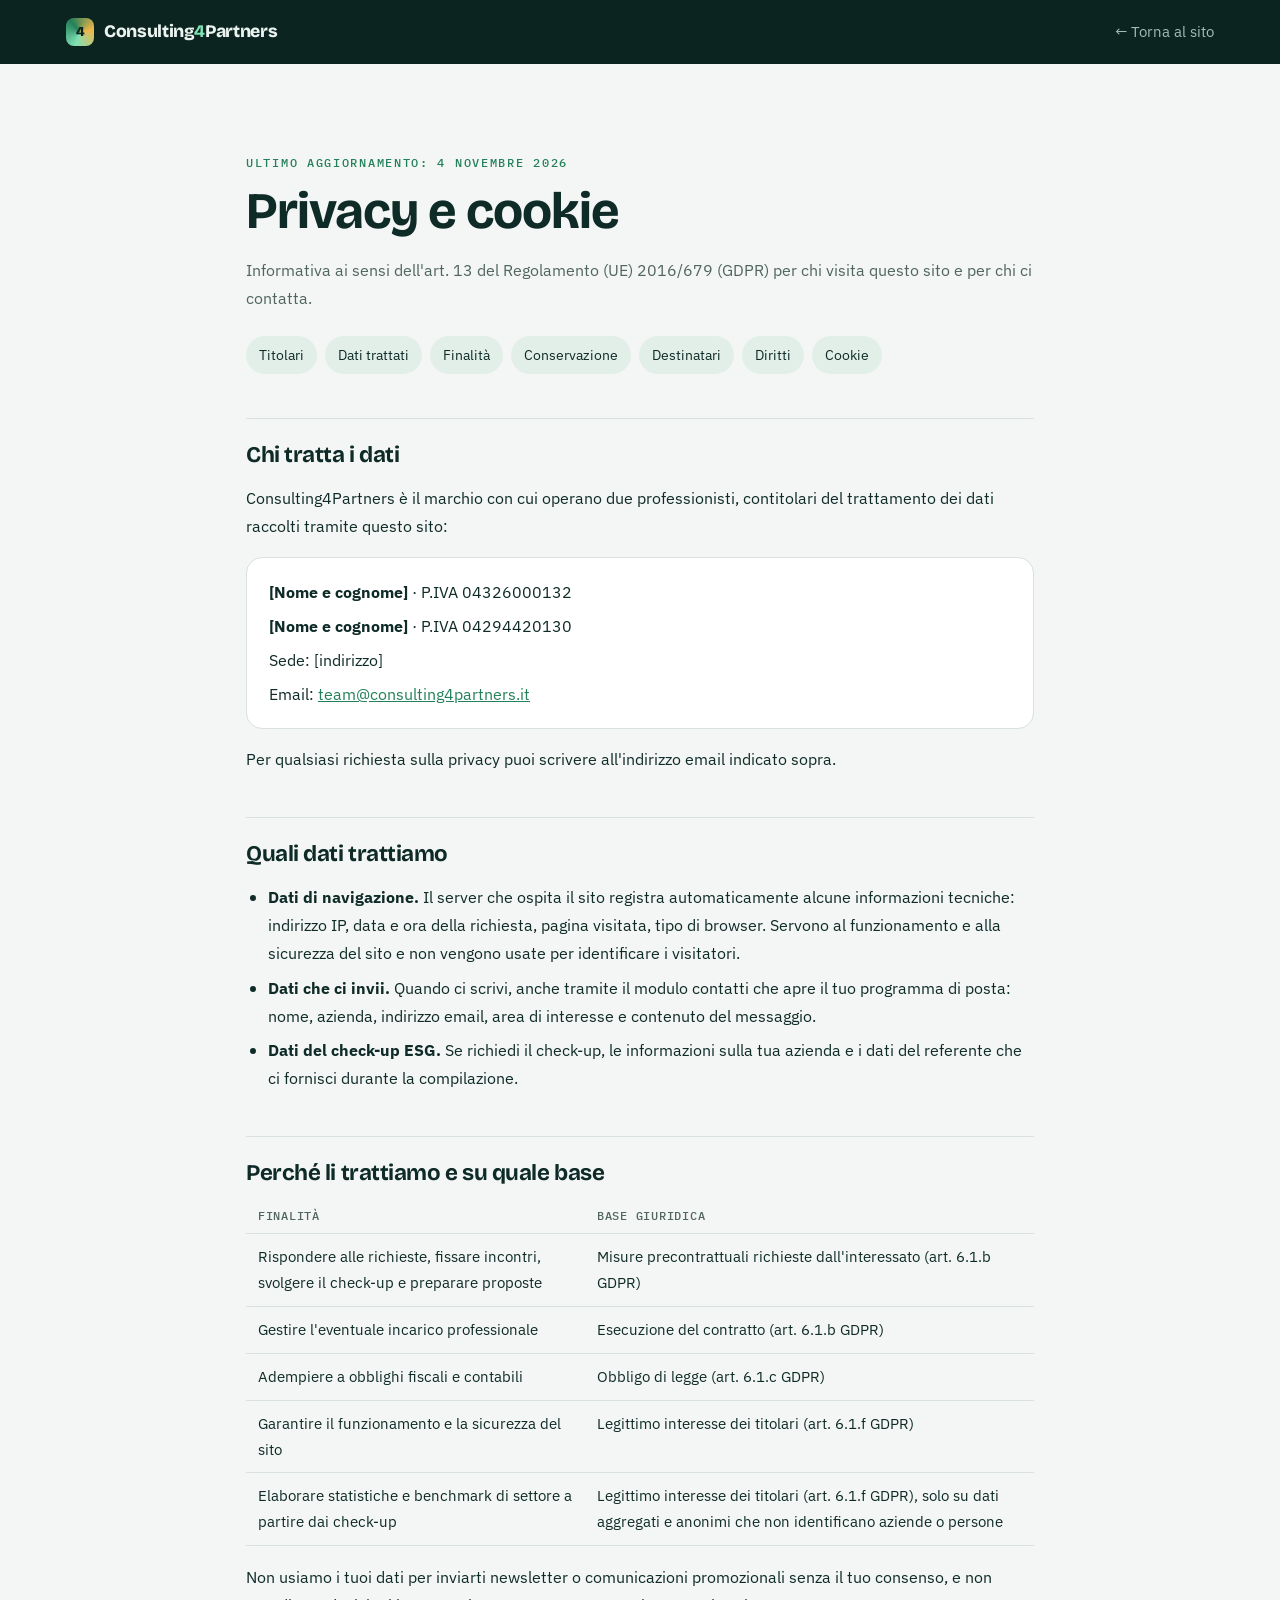
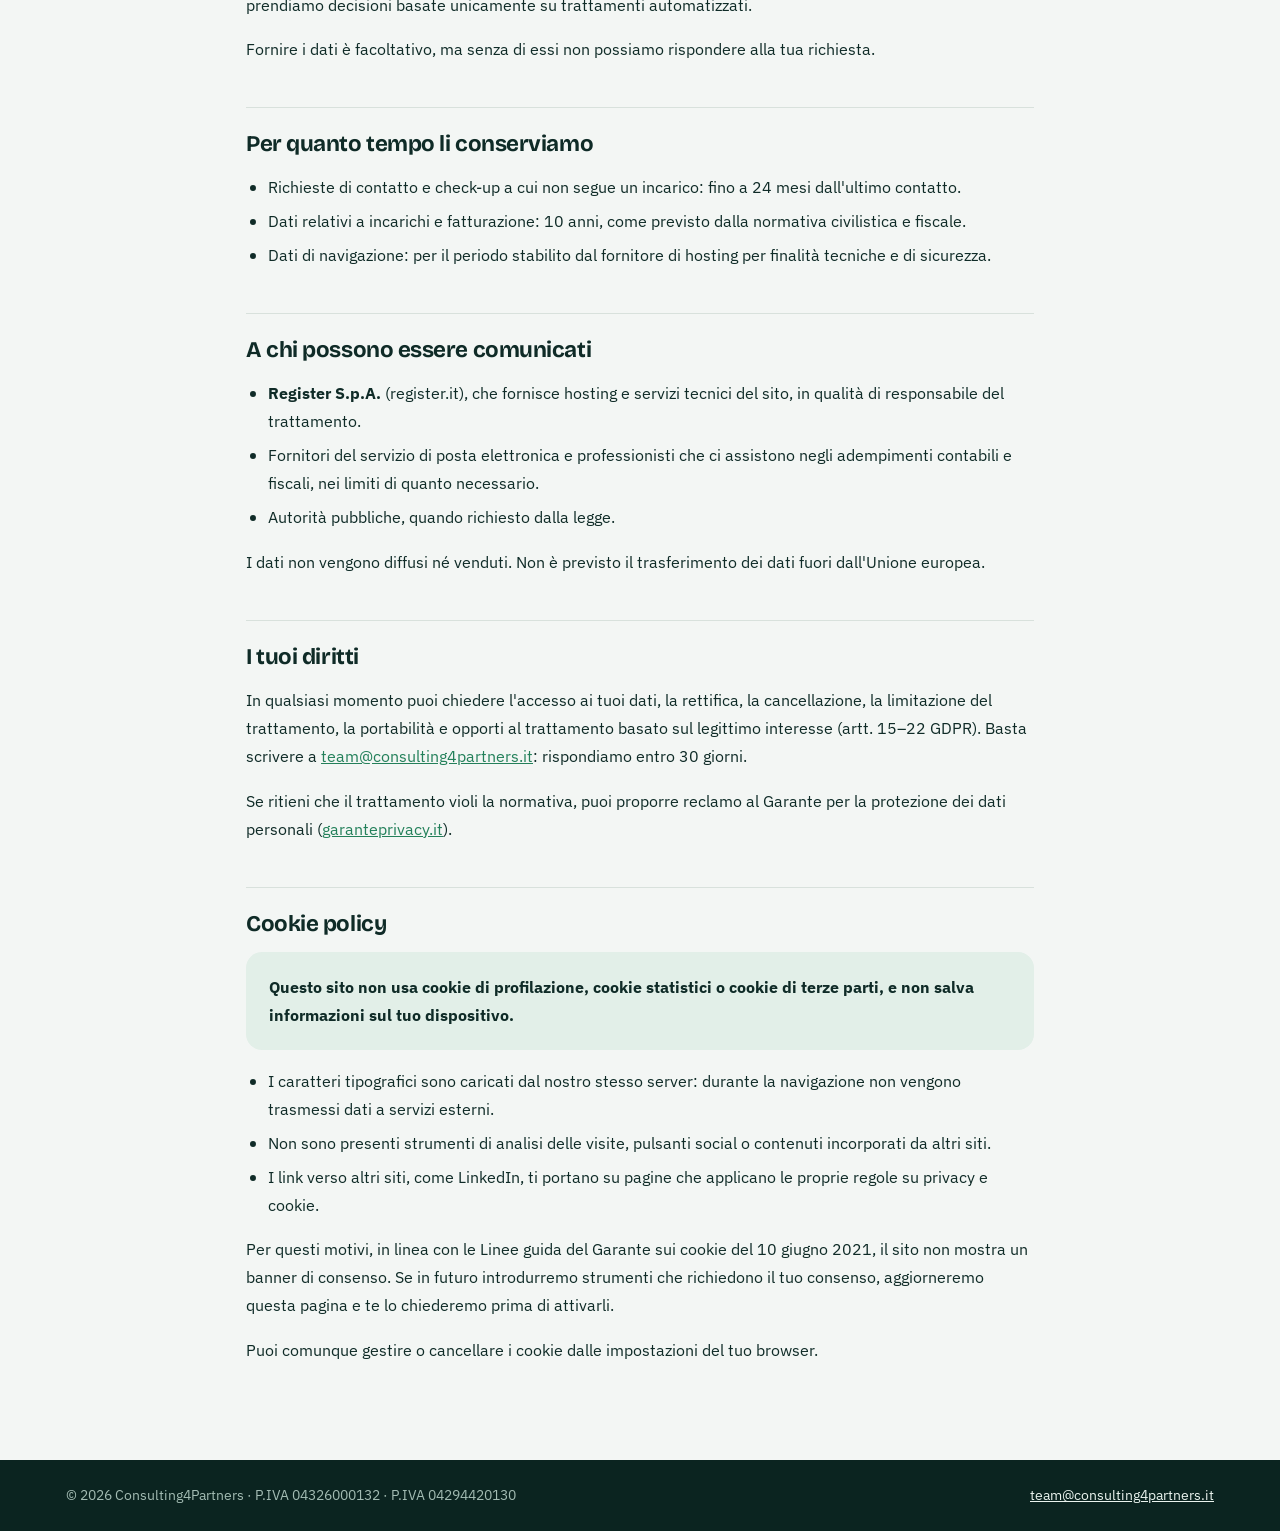
==== sito/privacy.html @ 28589839 "Sito: pagina privacy e cookie, P.IVA ed email nel piè di pagina, caratteri ospitati in locale (nessu" ====
<!doctype html>
<html lang="it">
<head>
<meta charset="utf-8">
<meta name="viewport" content="width=device-width, initial-scale=1, viewport-fit=cover">
<title>Privacy e cookie · Consulting4Partners</title>
<meta name="robots" content="noindex">
<link rel="stylesheet" href="fonts/fonts.css">
<style>
:root {
  --paper: #f3f6f4; --surface: #ffffff; --ink: #0f2b27; --muted: #51655f; --line: #d8e1dc;
  --moss: #23805a; --mint: #7fe0b4; --amber: #f0b64a; --tint: #e2efe8; --deep: #0b2420; --on-deep: #eaf3ee; --on-deep-muted: #a3bcb3;
  --f-display: "Bricolage Grotesque", "Avenir Next", "Segoe UI", system-ui, sans-serif;
  --f-body: "IBM Plex Sans", "Helvetica Neue", Arial, system-ui, sans-serif;
  --f-mono: "IBM Plex Mono", ui-monospace, Menlo, monospace;
}
@media (prefers-color-scheme: dark) {
  :root { --paper: #0c1a17; --surface: #12241f; --ink: #e5efea; --muted: #9db2aa; --line: #23403a; --moss: #5cc893; --tint: #16302a; --deep: #071512; color-scheme: dark; }
}
* { box-sizing: border-box; }
body { margin: 0; background: var(--paper); color: var(--ink); font: 400 1.03rem/1.7 var(--f-body); -webkit-font-smoothing: antialiased; }
a { color: var(--moss); }
:focus-visible { outline: 2px solid var(--amber); outline-offset: 3px; border-radius: 4px; }
.wrap { max-width: 820px; margin: 0 auto; padding-left: max(16px, env(safe-area-inset-left, 0px)); padding-right: max(16px, env(safe-area-inset-right, 0px)); }
header { background: var(--deep); color: var(--on-deep); padding-block: 18px; }
header .wrap { display: flex; justify-content: space-between; align-items: center; gap: 16px; max-width: 1180px; }
.brand { display: inline-flex; align-items: center; gap: 10px; font: 800 1.1rem/1 var(--f-display); text-decoration: none; color: var(--on-deep); letter-spacing: -0.02em; }
.brand-mark { width: 28px; height: 28px; border-radius: 8px; background: conic-gradient(from 200deg, var(--mint), #23805a, var(--amber), var(--mint)); display: grid; place-items: center; color: var(--deep); font-size: 0.85rem; }
.brand b { color: var(--mint); }
.back { color: var(--on-deep-muted); font-size: 0.92rem; text-decoration: none; }
.back:hover { color: var(--on-deep); }
main { padding-block: clamp(40px, 7vw, 80px); }
.eyebrow { font: 500 0.76rem/1.2 var(--f-mono); letter-spacing: 0.14em; text-transform: uppercase; color: var(--moss); }
h1, h2 { font-family: var(--f-display); letter-spacing: -0.02em; line-height: 1.1; text-wrap: balance; }
h1 { font-size: clamp(2.2rem, 5vw, 3.2rem); margin: 12px 0 10px; }
h2 { font-size: 1.4rem; margin: 44px 0 10px; padding-top: 24px; border-top: 1px solid var(--line); }
p, li { color: var(--ink); }
.muted { color: var(--muted); }
ul { padding-left: 22px; }
li + li { margin-top: 6px; }
.toc { display: flex; flex-wrap: wrap; gap: 8px; margin: 24px 0 0; padding: 0; list-style: none; }
.toc li { margin: 0; }
.toc a { display: inline-block; padding: 7px 13px; border-radius: 999px; background: var(--tint); text-decoration: none; color: var(--ink); font-size: 0.9rem; }
.box { background: var(--surface); border: 1px solid var(--line); border-radius: 16px; padding: 20px 22px; margin-top: 16px; }
.box p + p { margin-top: 6px; }
.box p { margin: 0; }
.ok { background: var(--tint); border-color: transparent; }
table { width: 100%; border-collapse: collapse; font-size: 0.95rem; }
.tbl { overflow-x: auto; margin-top: 12px; }
th, td { text-align: left; vertical-align: top; padding: 10px 12px; border-bottom: 1px solid var(--line); }
th { font: 500 0.78rem/1.3 var(--f-mono); letter-spacing: 0.06em; text-transform: uppercase; color: var(--muted); }
footer { background: var(--deep); color: var(--on-deep-muted); padding-block: 24px; font-size: 0.85rem; }
footer .wrap { max-width: 1180px; display: flex; flex-wrap: wrap; justify-content: space-between; gap: 10px; }
footer a { color: var(--on-deep); }
</style>
</head>
<body>

<header>
  <div class="wrap">
    <a class="brand" href="index.html"><span class="brand-mark" aria-hidden="true">4</span><span>Consulting<b>4</b>Partners</span></a>
    <a class="back" href="index.html">← Torna al sito</a>
  </div>
</header>

<main>
  <div class="wrap">
    <p class="eyebrow">Ultimo aggiornamento: 4 novembre 2026</p>
    <h1>Privacy e cookie</h1>
    <p class="muted">Informativa ai sensi dell'art. 13 del Regolamento (UE) 2016/679 (GDPR) per chi visita questo sito e per chi ci contatta.</p>
    <ul class="toc">
      <li><a href="#titolari">Titolari</a></li>
      <li><a href="#dati">Dati trattati</a></li>
      <li><a href="#finalita">Finalità</a></li>
      <li><a href="#conservazione">Conservazione</a></li>
      <li><a href="#destinatari">Destinatari</a></li>
      <li><a href="#diritti">Diritti</a></li>
      <li><a href="#cookie">Cookie</a></li>
    </ul>

    <h2 id="titolari">Chi tratta i dati</h2>
    <p>Consulting4Partners è il marchio con cui operano due professionisti, contitolari del trattamento dei dati raccolti tramite questo sito:</p>
    <div class="box">
      <!-- DA COMPLETARE: nome e cognome di ciascun professionista accanto alla propria P.IVA, e indirizzo della sede -->
      <p><b>[Nome e cognome]</b> · P.IVA 04326000132</p>
      <p><b>[Nome e cognome]</b> · P.IVA 04294420130</p>
      <p>Sede: [indirizzo]</p>
      <p>Email: <a href="mailto:team@consulting4partners.it">team@consulting4partners.it</a></p>
    </div>
    <p>Per qualsiasi richiesta sulla privacy puoi scrivere all'indirizzo email indicato sopra.</p>

    <h2 id="dati">Quali dati trattiamo</h2>
    <ul>
      <li><b>Dati di navigazione.</b> Il server che ospita il sito registra automaticamente alcune informazioni tecniche: indirizzo IP, data e ora della richiesta, pagina visitata, tipo di browser. Servono al funzionamento e alla sicurezza del sito e non vengono usate per identificare i visitatori.</li>
      <li><b>Dati che ci invii.</b> Quando ci scrivi, anche tramite il modulo contatti che apre il tuo programma di posta: nome, azienda, indirizzo email, area di interesse e contenuto del messaggio.</li>
      <li><b>Dati del check-up ESG.</b> Se richiedi il check-up, le informazioni sulla tua azienda e i dati del referente che ci fornisci durante la compilazione.</li>
    </ul>

    <h2 id="finalita">Perché li trattiamo e su quale base</h2>
    <div class="tbl">
      <table>
        <thead><tr><th>Finalità</th><th>Base giuridica</th></tr></thead>
        <tbody>
          <tr><td>Rispondere alle richieste, fissare incontri, svolgere il check-up e preparare proposte</td><td>Misure precontrattuali richieste dall'interessato (art. 6.1.b GDPR)</td></tr>
          <tr><td>Gestire l'eventuale incarico professionale</td><td>Esecuzione del contratto (art. 6.1.b GDPR)</td></tr>
          <tr><td>Adempiere a obblighi fiscali e contabili</td><td>Obbligo di legge (art. 6.1.c GDPR)</td></tr>
          <tr><td>Garantire il funzionamento e la sicurezza del sito</td><td>Legittimo interesse dei titolari (art. 6.1.f GDPR)</td></tr>
          <tr><td>Elaborare statistiche e benchmark di settore a partire dai check-up</td><td>Legittimo interesse dei titolari (art. 6.1.f GDPR), solo su dati aggregati e anonimi che non identificano aziende o persone</td></tr>
        </tbody>
      </table>
    </div>
    <p>Non usiamo i tuoi dati per inviarti newsletter o comunicazioni promozionali senza il tuo consenso, e non prendiamo decisioni basate unicamente su trattamenti automatizzati.</p>
    <p>Fornire i dati è facoltativo, ma senza di essi non possiamo rispondere alla tua richiesta.</p>

    <h2 id="conservazione">Per quanto tempo li conserviamo</h2>
    <ul>
      <li>Richieste di contatto e check-up a cui non segue un incarico: fino a 24 mesi dall'ultimo contatto.</li>
      <li>Dati relativi a incarichi e fatturazione: 10 anni, come previsto dalla normativa civilistica e fiscale.</li>
      <li>Dati di navigazione: per il periodo stabilito dal fornitore di hosting per finalità tecniche e di sicurezza.</li>
    </ul>

    <h2 id="destinatari">A chi possono essere comunicati</h2>
    <ul>
      <li><b>Register S.p.A.</b> (register.it), che fornisce hosting e servizi tecnici del sito, in qualità di responsabile del trattamento.</li>
      <li>Fornitori del servizio di posta elettronica e professionisti che ci assistono negli adempimenti contabili e fiscali, nei limiti di quanto necessario.</li>
      <li>Autorità pubbliche, quando richiesto dalla legge.</li>
    </ul>
    <p>I dati non vengono diffusi né venduti. Non è previsto il trasferimento dei dati fuori dall'Unione europea.</p>

    <h2 id="diritti">I tuoi diritti</h2>
    <p>In qualsiasi momento puoi chiedere l'accesso ai tuoi dati, la rettifica, la cancellazione, la limitazione del trattamento, la portabilità e opporti al trattamento basato sul legittimo interesse (artt. 15–22 GDPR). Basta scrivere a <a href="mailto:team@consulting4partners.it">team@consulting4partners.it</a>: rispondiamo entro 30 giorni.</p>
    <p>Se ritieni che il trattamento violi la normativa, puoi proporre reclamo al Garante per la protezione dei dati personali (<a href="https://www.garanteprivacy.it" target="_blank" rel="noopener">garanteprivacy.it</a>).</p>

    <h2 id="cookie">Cookie policy</h2>
    <div class="box ok">
      <p><b>Questo sito non usa cookie di profilazione, cookie statistici o cookie di terze parti, e non salva informazioni sul tuo dispositivo.</b></p>
    </div>
    <ul>
      <li>I caratteri tipografici sono caricati dal nostro stesso server: durante la navigazione non vengono trasmessi dati a servizi esterni.</li>
      <li>Non sono presenti strumenti di analisi delle visite, pulsanti social o contenuti incorporati da altri siti.</li>
      <li>I link verso altri siti, come LinkedIn, ti portano su pagine che applicano le proprie regole su privacy e cookie.</li>
    </ul>
    <p>Per questi motivi, in linea con le Linee guida del Garante sui cookie del 10 giugno 2021, il sito non mostra un banner di consenso. Se in futuro introdurremo strumenti che richiedono il tuo consenso, aggiorneremo questa pagina e te lo chiederemo prima di attivarli.</p>
    <p>Puoi comunque gestire o cancellare i cookie dalle impostazioni del tuo browser.</p>
  </div>
</main>

<footer>
  <div class="wrap">
    <span>© 2026 Consulting4Partners · P.IVA 04326000132 · P.IVA 04294420130</span>
    <a href="mailto:team@consulting4partners.it">team@consulting4partners.it</a>
  </div>
</footer>

</body>
</html>
---- sito/fonts/fonts.css ----
/* Caratteri ospitati sul sito (licenza SIL Open Font License, vedi i file OFL) */
@font-face { font-family: "Bricolage Grotesque"; src: url("bricolage-grotesque.woff") format("woff"); font-weight: 200 800; font-style: normal; font-display: swap; }
@font-face { font-family: "IBM Plex Sans"; src: url("ibm-plex-sans.woff") format("woff"); font-weight: 100 700; font-style: normal; font-display: swap; }
@font-face { font-family: "IBM Plex Mono"; src: url("ibm-plex-mono-400.woff") format("woff"); font-weight: 400; font-style: normal; font-display: swap; }
@font-face { font-family: "IBM Plex Mono"; src: url("ibm-plex-mono-500.woff") format("woff"); font-weight: 500; font-style: normal; font-display: swap; }
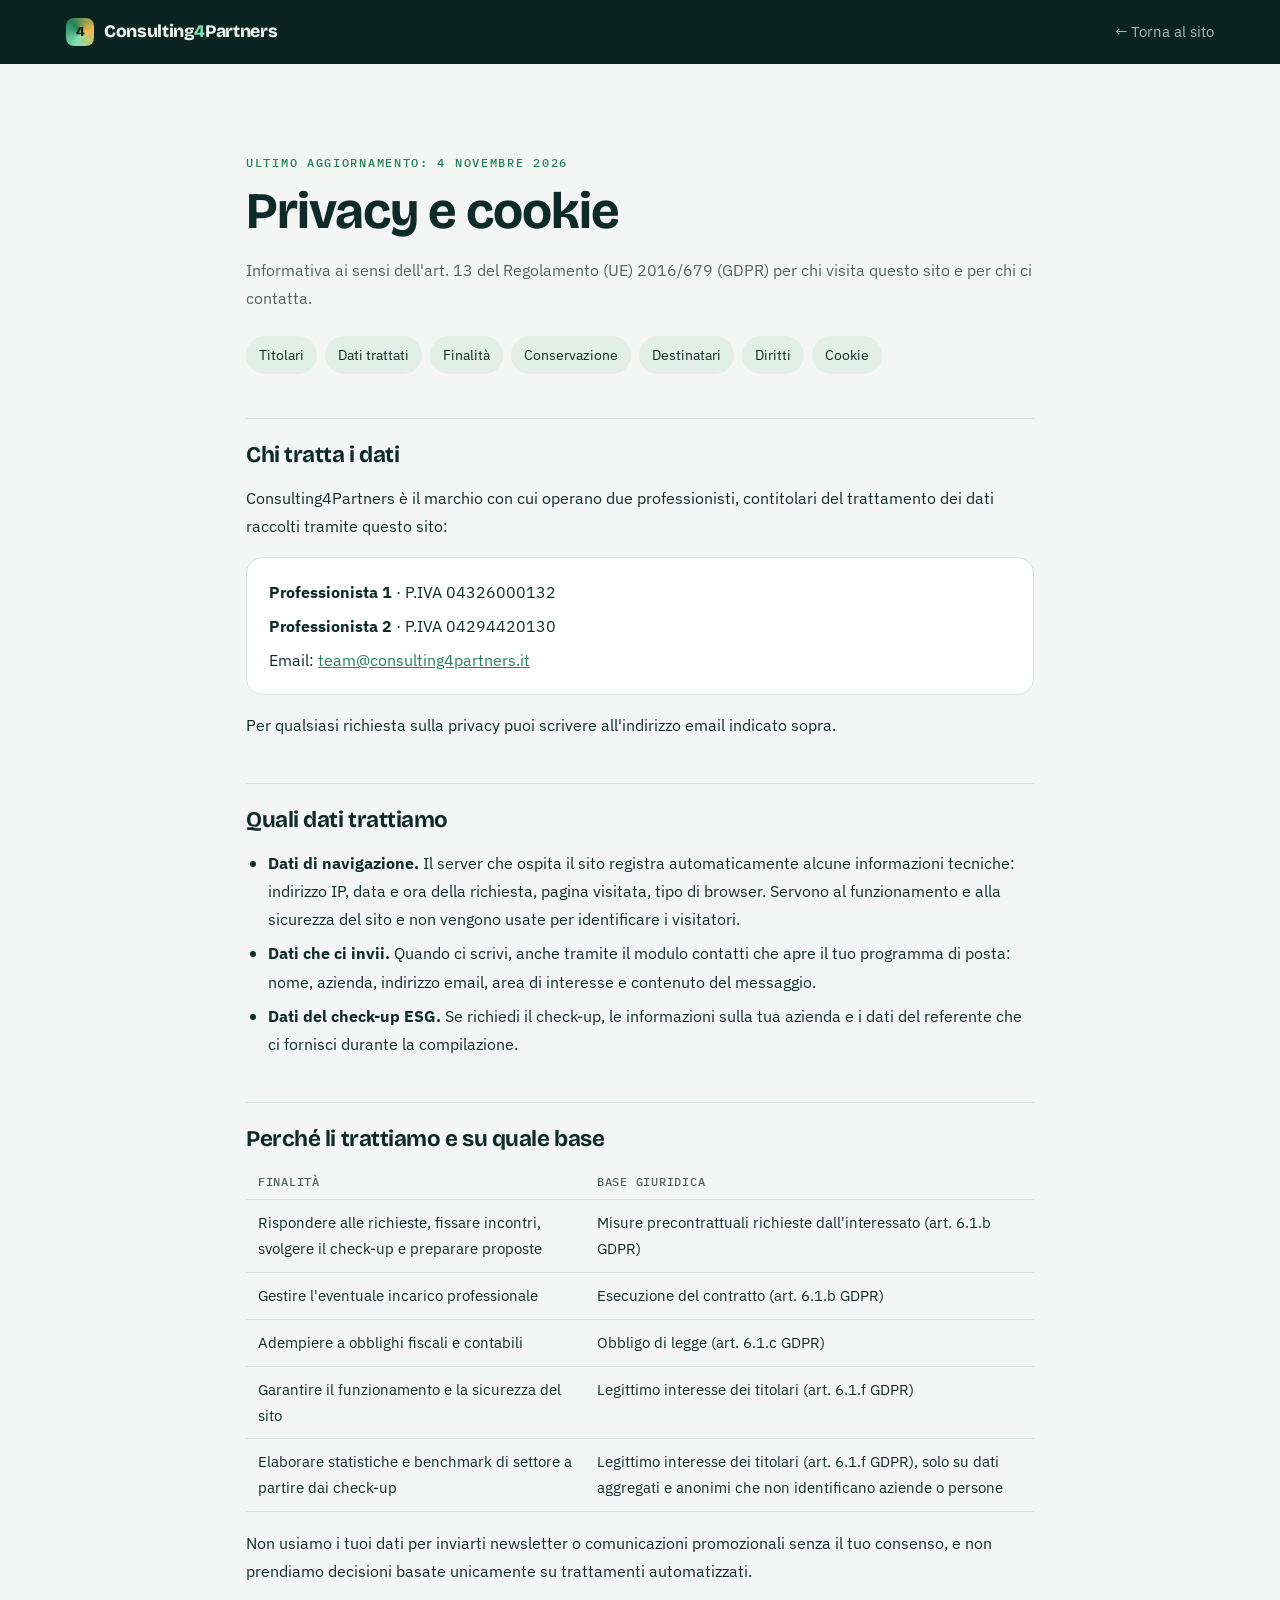
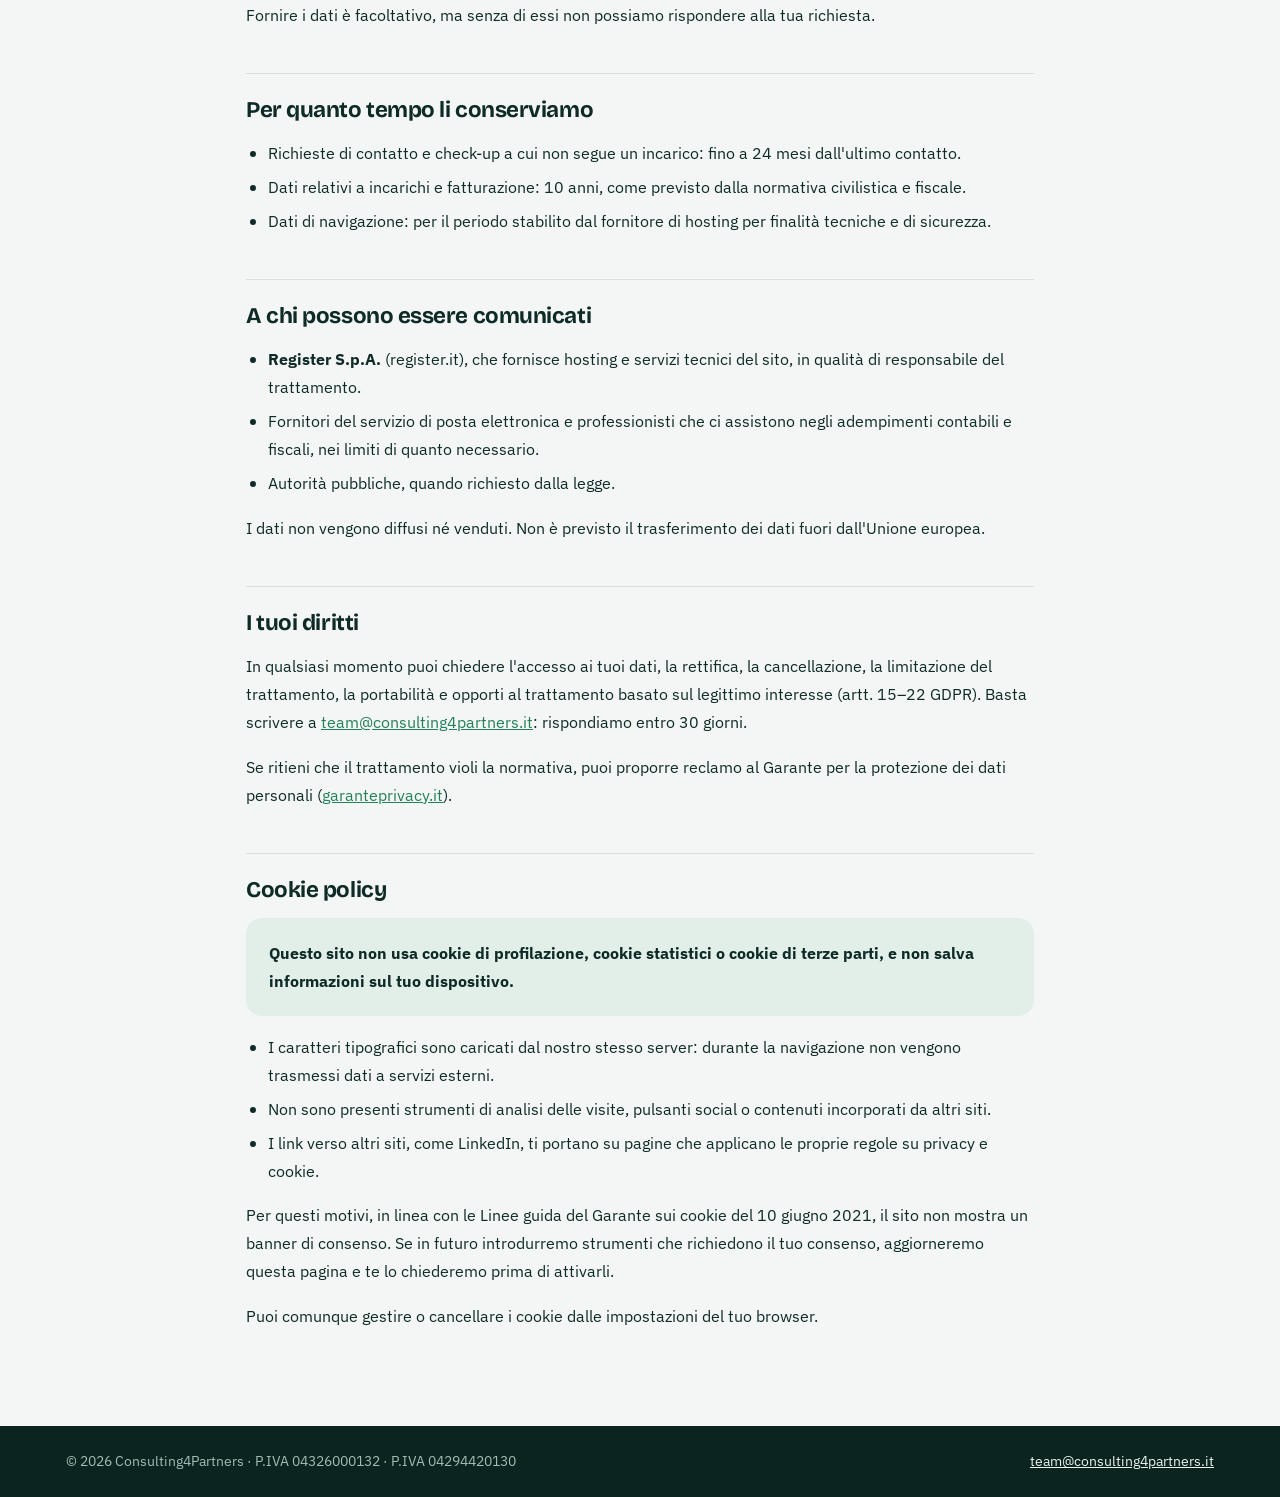
==== commit d65aebea: "Privacy: titolari indicati solo con P.IVA Co-Authored-By: Claude Opus 5.5 <noreply@anthropic.com> Cl" ====
--- a/sito/privacy.html
+++ b/sito/privacy.html
@@ -81,10 +81,8 @@
     <h2 id="titolari">Chi tratta i dati</h2>
     <p>Consulting4Partners è il marchio con cui operano due professionisti, contitolari del trattamento dei dati raccolti tramite questo sito:</p>
     <div class="box">
-      <!-- DA COMPLETARE: nome e cognome di ciascun professionista accanto alla propria P.IVA, e indirizzo della sede -->
-      <p><b>[Nome e cognome]</b> · P.IVA 04326000132</p>
-      <p><b>[Nome e cognome]</b> · P.IVA 04294420130</p>
-      <p>Sede: [indirizzo]</p>
+      <p><b>Professionista 1</b> · P.IVA 04326000132</p>
+      <p><b>Professionista 2</b> · P.IVA 04294420130</p>
       <p>Email: <a href="mailto:team@consulting4partners.it">team@consulting4partners.it</a></p>
     </div>
     <p>Per qualsiasi richiesta sulla privacy puoi scrivere all'indirizzo email indicato sopra.</p>
